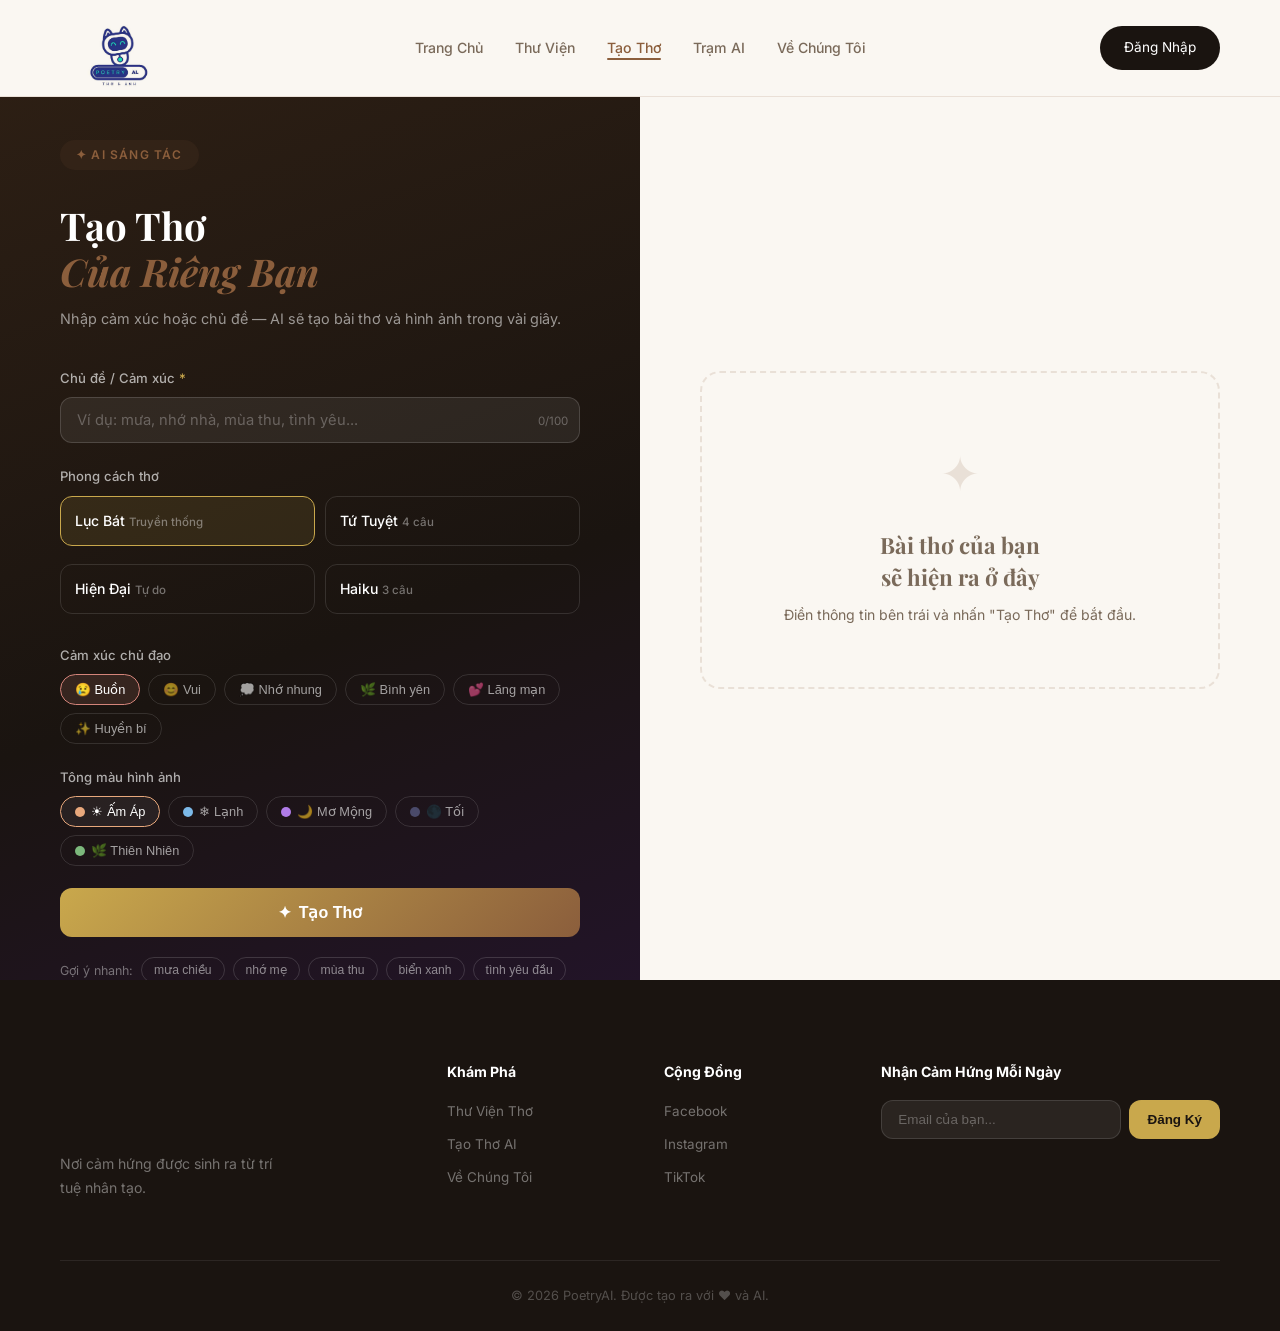
==== generate.html @ 04dfecc1 "Add files via upload" ====
<!DOCTYPE html>
<html lang="vi">
<head>
  <meta charset="UTF-8" />
  <meta name="viewport" content="width=device-width, initial-scale=1.0" />
  <title>Tạo Thơ AI — PoetryAI</title>
  <link rel="stylesheet" href="shared.css" />
  <link rel="stylesheet" href="generate.css" />
  <link href="https://fonts.googleapis.com/css2?family=Playfair+Display:ital,wght@0,400;0,700;1,400&family=Inter:wght@300;400;500;600&display=swap" rel="stylesheet" />
</head>
<body>

  <nav class="nav">
    <a href="index.html" class="nav-logo"><img src="logo.jpg" alt="PoetryAI" class="nav-logo-img" /></a>
    <ul class="nav-links">
      <li><a href="index.html">Trang Chủ</a></li>
      <li><a href="gallery.html">Thư Viện</a></li>
      <li><a href="generate.html" class="active">Tạo Thơ</a></li>
      <li><a href="guide.html">Trạm AI</a></li>
      <li><a href="about.html">Về Chúng Tôi</a></li>
    </ul>
    <a href="auth.html" class="btn-nav">Đăng Nhập</a>
  </nav>

  <div class="gen-page">
    <!-- LEFT: FORM -->
    <div class="gen-left">
      <div class="gen-header">
        <span class="page-hero-tag">✦ AI Sáng Tác</span>
        <h1>Tạo Thơ<br /><em>Của Riêng Bạn</em></h1>
        <p>Nhập cảm xúc hoặc chủ đề — AI sẽ tạo bài thơ và hình ảnh trong vài giây.</p>
      </div>

      <div class="gen-form">
        <div class="form-group">
          <label>Chủ đề / Cảm xúc <span class="required">*</span></label>
          <input type="text" id="poemTopic" placeholder="Ví dụ: mưa, nhớ nhà, mùa thu, tình yêu..." maxlength="100" />
          <span class="char-count" id="charCount">0/100</span>
        </div>

        <div class="form-row">
          <div class="form-group">
            <label>Phong cách thơ</label>
            <div class="style-options">
              <label class="style-opt active" data-value="luc-bat">
                <input type="radio" name="style" value="luc-bat" checked hidden />
                <span class="opt-name">Lục Bát</span>
                <span class="opt-desc">Truyền thống</span>
              </label>
              <label class="style-opt" data-value="tu-tuyet">
                <input type="radio" name="style" value="tu-tuyet" hidden />
                <span class="opt-name">Tứ Tuyệt</span>
                <span class="opt-desc">4 câu</span>
              </label>
              <label class="style-opt" data-value="hien-dai">
                <input type="radio" name="style" value="hien-dai" hidden />
                <span class="opt-name">Hiện Đại</span>
                <span class="opt-desc">Tự do</span>
              </label>
              <label class="style-opt" data-value="haiku">
                <input type="radio" name="style" value="haiku" hidden />
                <span class="opt-name">Haiku</span>
                <span class="opt-desc">3 câu</span>
              </label>
            </div>
          </div>
        </div>

        <div class="form-group">
          <label>Cảm xúc chủ đạo</label>
          <div class="mood-options">
            <button class="mood-btn active" data-mood="buon">😢 Buồn</button>
            <button class="mood-btn" data-mood="vui">😊 Vui</button>
            <button class="mood-btn" data-mood="nho">💭 Nhớ nhung</button>
            <button class="mood-btn" data-mood="binh-yen">🌿 Bình yên</button>
            <button class="mood-btn" data-mood="lang-man">💕 Lãng mạn</button>
            <button class="mood-btn" data-mood="huyen-bi">✨ Huyền bí</button>
          </div>
        </div>

        <div class="form-group">
          <label>Tông màu hình ảnh</label>
          <div class="color-options">
            <button class="color-btn active" data-color="warm" style="--c:#e8a87c">☀ Ấm Áp</button>
            <button class="color-btn" data-color="cool" style="--c:#7cb9e8">❄ Lạnh</button>
            <button class="color-btn" data-color="dreamy" style="--c:#b07ce8">🌙 Mơ Mộng</button>
            <button class="color-btn" data-color="dark" style="--c:#4a4a6a">🌑 Tối</button>
            <button class="color-btn" data-color="nature" style="--c:#7cb87c">🌿 Thiên Nhiên</button>
          </div>
        </div>

        <button class="btn-generate" id="generateBtn" onclick="generatePoem()">
          <span class="btn-icon">✦</span>
          <span id="btnText">Tạo Thơ</span>
        </button>

        <!-- QUICK PROMPTS -->
        <div class="quick-prompts">
          <span class="qp-label">Gợi ý nhanh:</span>
          <button class="qp-btn" onclick="setTopic('mưa chiều')">mưa chiều</button>
          <button class="qp-btn" onclick="setTopic('nhớ mẹ')">nhớ mẹ</button>
          <button class="qp-btn" onclick="setTopic('mùa thu')">mùa thu</button>
          <button class="qp-btn" onclick="setTopic('biển xanh')">biển xanh</button>
          <button class="qp-btn" onclick="setTopic('tình yêu đầu')">tình yêu đầu</button>
          <button class="qp-btn" onclick="setTopic('hoàng hôn')">hoàng hôn</button>
        </div>
      </div>
    </div>

    <!-- RIGHT: RESULT -->
    <div class="gen-right">
      <div class="result-placeholder" id="resultPlaceholder">
        <div class="placeholder-icon">✦</div>
        <h3>Bài thơ của bạn<br />sẽ hiện ra ở đây</h3>
        <p>Điền thông tin bên trái và nhấn "Tạo Thơ" để bắt đầu.</p>
      </div>

      <div class="result-content" id="resultContent" style="display:none;">
        <div class="result-img-wrap">
          <img id="resultImg" src="" alt="Hình thơ AI" />
          <div class="result-img-overlay">
            <span class="result-tag" id="resultTag"></span>
          </div>
        </div>
        <div class="result-poem-wrap">
          <h2 class="result-title" id="resultTitle"></h2>
          <div class="result-divider"></div>
          <p class="result-poem-text" id="resultText"></p>
          <div class="result-meta">
            <span id="resultStyle"></span>
            <span id="resultMood"></span>
          </div>
          <div class="result-actions">
            <button class="action-btn" onclick="copyPoem()">📋 Sao Chép</button>
            <button class="action-btn" onclick="sharePoem()">🔗 Chia Sẻ</button>
            <button class="action-btn" onclick="downloadPoem()">⬇ Tải Về</button>
            <button class="action-btn primary" onclick="saveToGallery()">💾 Lưu</button>
          </div>
        </div>
      </div>
    </div>
  </div>

  <!-- HISTORY -->
  <section class="gen-history" id="genHistory" style="display:none;">
    <div class="section-header">
      <span class="section-tag">Lịch Sử</span>
      <h2>Thơ Bạn<br /><em>Đã Tạo</em></h2>
    </div>
    <div class="history-grid" id="historyGrid"></div>
  </section>

  <footer class="footer">
    <div class="footer-inner">
      <div class="footer-brand">
        <a href="index.html" class="nav-logo"><img src="logo.jpg" alt="PoetryAI" class="nav-logo-img" /></a>
        <p>Nơi cảm hứng được sinh ra từ trí tuệ nhân tạo.</p>
      </div>
      <div class="footer-links">
        <h4>Khám Phá</h4>
        <a href="gallery.html">Thư Viện Thơ</a>
        <a href="generate.html">Tạo Thơ AI</a>
        <a href="about.html">Về Chúng Tôi</a>
      </div>
      <div class="footer-links">
        <h4>Cộng Đồng</h4>
        <a href="#">Facebook</a>
        <a href="#">Instagram</a>
        <a href="#">TikTok</a>
      </div>
      <div class="footer-newsletter">
        <h4>Nhận Cảm Hứng Mỗi Ngày</h4>
        <div class="newsletter-form">
          <input type="email" placeholder="Email của bạn..." />
          <button onclick="subscribeNewsletter(this)">Đăng Ký</button>
        </div>
      </div>
    </div>
    <div class="footer-bottom">
      <p>© 2026 PoetryAI. Được tạo ra với ❤ và AI.</p>
    </div>
  </footer>

  <script src="poems-data.js"></script>
  <script src="app.js"></script>
  <script src="generate.js"></script>
</body>
</html>
---- shared.css ----
/* ===== SHARED STYLES — dùng chung cho tất cả trang ===== */
*, *::before, *::after { box-sizing: border-box; margin: 0; padding: 0; }

:root {
  --cream: #faf7f2;
  --dark: #1a1410;
  --brown: #8b5e3c;
  --gold: #c9a84c;
  --rose: #d4847a;
  --purple: #7c6b9e;
  --text: #3d2e1e;
  --text-light: #7a6a5a;
  --white: #ffffff;
  --card-bg: #fff9f4;
  --border: rgba(139,94,60,0.15);
  --shadow: 0 20px 60px rgba(26,20,16,0.12);
  --radius: 20px;
  --radius-sm: 12px;
}

html { scroll-behavior: smooth; }
body {
  font-family: 'Inter', sans-serif;
  background: var(--cream);
  color: var(--text);
  line-height: 1.7;
  overflow-x: hidden;
}
em { font-family: 'Playfair Display', serif; font-style: italic; color: var(--brown); }

/* ===== NAV ===== */
.nav {
  position: fixed; top: 0; left: 0; right: 0; z-index: 100;
  display: flex; align-items: center; justify-content: space-between;
  padding: 8px 60px;
  background: var(--cream);
  backdrop-filter: blur(20px);
  border-bottom: 1px solid var(--border);
  transition: box-shadow 0.3s;
  min-height: 64px;
}
.nav-logo {
  text-decoration: none;
  display: flex;
  align-items: center;
  flex-shrink: 0;
}
.nav-logo-img {
  height: 80px;
  width: 120px;
  display: block;
  object-fit: cover;
  object-position: center 30%;
  mix-blend-mode: multiply;
  transition: transform 0.3s;
  margin: 0;
}
.nav-logo-img:hover { transform: scale(1.04); }
.nav { min-height: 90px; }
.nav-links { display: flex; gap: 32px; list-style: none; }
.nav-links a {
  text-decoration: none; color: var(--text-light);
  font-size: 0.88rem; font-weight: 500;
  transition: color 0.3s; position: relative;
}
.nav-links a:hover, .nav-links a.active { color: var(--brown); }
.nav-links a.active::after {
  content: ''; position: absolute; bottom: -4px; left: 0; right: 0;
  height: 2px; background: var(--brown); border-radius: 2px;
}
.btn-nav {
  background: var(--dark); color: var(--white);
  border: none; padding: 10px 24px;
  border-radius: 50px; font-size: 0.85rem;
  cursor: pointer; transition: background 0.3s;
  text-decoration: none; display: inline-block;
}
.btn-nav:hover { background: var(--brown); }

/* ===== BUTTONS ===== */
.btn-primary {
  background: var(--brown); color: var(--white);
  padding: 13px 30px; border-radius: 50px;
  text-decoration: none; font-weight: 500;
  font-size: 0.92rem; transition: all 0.3s;
  display: inline-block; border: none; cursor: pointer;
}
.btn-primary:hover { background: var(--dark); transform: translateY(-2px); box-shadow: 0 8px 24px rgba(139,94,60,0.3); }

.btn-ghost {
  background: transparent; color: var(--text);
  padding: 13px 30px; border-radius: 50px;
  text-decoration: none; font-weight: 500;
  font-size: 0.92rem; border: 1.5px solid var(--border);
  transition: all 0.3s; display: inline-block;
}
.btn-ghost:hover { border-color: var(--brown); color: var(--brown); }

.btn-outline {
  padding: 12px 36px; border-radius: 50px;
  border: 1.5px solid var(--brown); color: var(--brown);
  background: transparent; font-size: 0.9rem;
  cursor: pointer; transition: all 0.3s;
}
.btn-outline:hover { background: var(--brown); color: var(--white); }

/* ===== SECTION HEADER ===== */
.section-header { text-align: center; margin-bottom: 48px; }
.section-header.light h2 { color: var(--white); }
.section-header.light p { color: rgba(255,255,255,0.65); max-width: 500px; margin: 12px auto 0; }
.section-tag {
  display: inline-block; color: var(--brown);
  font-size: 0.75rem; font-weight: 600;
  letter-spacing: 0.14em; text-transform: uppercase; margin-bottom: 10px;
}
.section-header h2 {
  font-family: 'Playfair Display', serif;
  font-size: clamp(1.8rem, 3vw, 2.8rem);
  line-height: 1.2; color: var(--dark);
}

/* ===== PAGE HERO (dùng cho các trang phụ) ===== */
.page-hero {
  padding: 140px 60px 80px;
  text-align: center;
  background: linear-gradient(160deg, var(--cream) 0%, #f0e8dc 100%);
  position: relative; overflow: hidden;
}
.page-hero::before {
  content: '';
  position: absolute; inset: 0;
  background: radial-gradient(ellipse at 50% 0%, rgba(201,168,76,0.15) 0%, transparent 60%);
}
.page-hero-tag {
  display: inline-block;
  background: rgba(139,94,60,0.1); color: var(--brown);
  padding: 5px 16px; border-radius: 50px;
  font-size: 0.75rem; font-weight: 600;
  letter-spacing: 0.1em; text-transform: uppercase;
  margin-bottom: 20px;
}
.page-hero h1 {
  font-family: 'Playfair Display', serif;
  font-size: clamp(2.4rem, 4vw, 4rem);
  line-height: 1.15; color: var(--dark);
  margin-bottom: 16px; position: relative;
}
.page-hero p {
  color: var(--text-light); font-size: 1rem;
  max-width: 520px; margin: 0 auto 32px;
  position: relative;
}

/* ===== FOOTER ===== */
.footer { background: var(--dark); padding: 80px 60px 0; }
.footer-inner {
  display: grid; grid-template-columns: 2fr 1fr 1fr 2fr;
  gap: 48px; padding-bottom: 60px;
  border-bottom: 1px solid rgba(255,255,255,0.08);
}
.footer-brand .nav-logo { color: var(--gold); display: block; margin-bottom: 12px; font-size: 1.3rem; }
.footer-brand p { color: rgba(255,255,255,0.4); font-size: 0.88rem; max-width: 220px; }
.footer-links h4 { color: var(--white); font-size: 0.88rem; margin-bottom: 16px; }
.footer-links a {
  display: block; color: rgba(255,255,255,0.4);
  text-decoration: none; font-size: 0.84rem;
  margin-bottom: 10px; transition: color 0.3s;
}
.footer-links a:hover { color: var(--gold); }
.footer-newsletter h4 { color: var(--white); font-size: 0.88rem; margin-bottom: 16px; }
.newsletter-form { display: flex; gap: 8px; }
.newsletter-form input {
  flex: 1; padding: 11px 16px;
  background: rgba(255,255,255,0.07);
  border: 1px solid rgba(255,255,255,0.12);
  border-radius: var(--radius-sm);
  color: var(--white); font-size: 0.84rem; outline: none;
}
.newsletter-form input::placeholder { color: rgba(255,255,255,0.3); }
.newsletter-form button {
  padding: 11px 18px; background: var(--gold);
  color: var(--dark); border: none;
  border-radius: var(--radius-sm);
  font-weight: 600; font-size: 0.84rem;
  cursor: pointer; transition: background 0.3s; white-space: nowrap;
}
.newsletter-form button:hover { background: var(--brown); color: var(--white); }
.footer-bottom {
  padding: 24px 0; text-align: center;
  color: rgba(255,255,255,0.25); font-size: 0.8rem;
}

/* ===== PAGE TRANSITION ===== */
body {
  animation: pageFadeIn 0.4s ease;
}
@keyframes pageFadeIn {
  from { opacity: 0; transform: translateY(8px); }
  to   { opacity: 1; transform: translateY(0); }
}
/* links tự navigate bình thường, transition xử lý bằng JS */

/* ===== TOAST ===== */
.toast {
  position: fixed; bottom: 32px; left: 50%; transform: translateX(-50%);
  background: var(--dark); color: var(--white); padding: 12px 24px;
  border-radius: 50px; font-size: 0.88rem; z-index: 9999;
  box-shadow: 0 8px 24px rgba(0,0,0,0.3);
  animation: fadeUp 0.3s ease;
}
@keyframes fadeUp {
  from { opacity: 0; transform: translateX(-50%) translateY(10px); }
  to   { opacity: 1; transform: translateX(-50%) translateY(0); }
}
@keyframes float {
  0%, 100% { transform: translateY(0); }
  50% { transform: translateY(-12px); }
}
.floating { animation: float 5s ease-in-out infinite; }

/* ===== RESPONSIVE NAV ===== */
@media (max-width: 768px) {
  .nav { padding: 14px 20px; }
  .nav-links { display: none; }
  .page-hero { padding: 110px 20px 60px; }
  .footer { padding: 60px 20px 0; }
  .footer-inner { grid-template-columns: 1fr; gap: 28px; }
}

/* ===== HAMBURGER MENU ===== */
.nav-hamburger {
  display: none; flex-direction: column; gap: 5px;
  background: none; border: none; cursor: pointer; padding: 4px;
}
.nav-hamburger span {
  display: block; width: 22px; height: 2px;
  background: var(--brown); border-radius: 2px;
  transition: all 0.3s;
}
.nav-hamburger.open span:nth-child(1) { transform: translateY(7px) rotate(45deg); }
.nav-hamburger.open span:nth-child(2) { opacity: 0; }
.nav-hamburger.open span:nth-child(3) { transform: translateY(-7px) rotate(-45deg); }

.nav-mobile-menu {
  display: none; position: fixed;
  top: 60px; left: 0; right: 0;
  background: rgba(250,247,242,0.98);
  backdrop-filter: blur(20px);
  border-bottom: 1px solid var(--border);
  padding: 16px 20px 20px;
  z-index: 99; flex-direction: column; gap: 4px;
  box-shadow: 0 8px 24px rgba(26,20,16,0.1);
}
.nav-mobile-menu.open { display: flex; }
.nav-mobile-menu a {
  display: block; padding: 12px 16px;
  color: var(--text); text-decoration: none;
  font-size: 0.95rem; font-weight: 500;
  border-radius: var(--radius-sm);
  transition: background 0.2s;
}
.nav-mobile-menu a:hover, .nav-mobile-menu a.active {
  background: rgba(139,94,60,0.08); color: var(--brown);
}
.nav-mobile-menu .btn-nav-mobile {
  display: block; margin-top: 8px; padding: 12px 16px;
  background: var(--dark); color: var(--white);
  border-radius: var(--radius-sm); text-align: center;
  text-decoration: none; font-weight: 500; font-size: 0.9rem;
}

@media (max-width: 768px) {
  .nav-hamburger { display: flex; }
}
---- generate.css ----
/* ===== GENERATE PAGE ===== */
.gen-page {
  display: grid; grid-template-columns: 1fr 1fr;
  min-height: 100vh; padding-top: 80px;
}

/* LEFT */
.gen-left {
  padding: 60px;
  background: linear-gradient(160deg, #2d1f14 0%, #1a1410 60%, #221428 100%);
  position: sticky; top: 0; height: 100vh; overflow-y: auto;
}
.gen-header { margin-bottom: 36px; }
.gen-header h1 {
  font-family: 'Playfair Display', serif;
  font-size: clamp(2rem, 3vw, 2.8rem);
  color: var(--white); line-height: 1.2; margin: 12px 0;
}
.gen-header p { color: rgba(255,255,255,0.55); font-size: 0.9rem; }

.gen-form { display: flex; flex-direction: column; gap: 0; }
.form-group { margin-bottom: 22px; position: relative; }
.form-group label {
  display: block; color: rgba(255,255,255,0.65);
  font-size: 0.82rem; margin-bottom: 8px; font-weight: 500;
}
.required { color: var(--gold); }
.form-group input {
  width: 100%; padding: 13px 16px;
  background: rgba(255,255,255,0.07);
  border: 1px solid rgba(255,255,255,0.15);
  border-radius: var(--radius-sm);
  color: var(--white); font-size: 0.92rem; outline: none;
  transition: border-color 0.3s; font-family: 'Inter', sans-serif;
}
.form-group input::placeholder { color: rgba(255,255,255,0.28); }
.form-group input:focus { border-color: var(--gold); }
.char-count {
  position: absolute; right: 12px; bottom: 12px;
  font-size: 0.72rem; color: rgba(255,255,255,0.3);
}

/* STYLE OPTIONS */
.style-options { display: grid; grid-template-columns: 1fr 1fr; gap: 10px; }
.style-opt {
  padding: 12px 14px; border-radius: var(--radius-sm);
  border: 1.5px solid rgba(255,255,255,0.12);
  cursor: pointer; transition: all 0.3s;
  display: flex; flex-direction: column; gap: 2px;
}
.style-opt:hover { border-color: rgba(255,255,255,0.3); }
.style-opt.active { border-color: var(--gold); background: rgba(201,168,76,0.12); }
.opt-name { color: var(--white); font-size: 0.88rem; font-weight: 500; }
.opt-desc { color: rgba(255,255,255,0.4); font-size: 0.72rem; }

/* MOOD OPTIONS */
.mood-options { display: flex; flex-wrap: wrap; gap: 8px; }
.mood-btn {
  padding: 7px 14px; border-radius: 50px;
  border: 1.5px solid rgba(255,255,255,0.12);
  background: transparent; color: rgba(255,255,255,0.6);
  font-size: 0.8rem; cursor: pointer; transition: all 0.3s;
}
.mood-btn:hover { border-color: rgba(255,255,255,0.3); color: var(--white); }
.mood-btn.active { border-color: var(--rose); background: rgba(212,132,122,0.15); color: var(--white); }

/* COLOR OPTIONS */
.color-options { display: flex; flex-wrap: wrap; gap: 8px; }
.color-btn {
  padding: 7px 14px; border-radius: 50px;
  border: 1.5px solid rgba(255,255,255,0.12);
  background: transparent; color: rgba(255,255,255,0.6);
  font-size: 0.8rem; cursor: pointer; transition: all 0.3s;
  display: flex; align-items: center; gap: 6px;
}
.color-btn::before {
  content: ''; width: 10px; height: 10px;
  border-radius: 50%; background: var(--c);
}
.color-btn:hover { border-color: rgba(255,255,255,0.3); color: var(--white); }
.color-btn.active { border-color: var(--c); color: var(--white); background: rgba(255,255,255,0.06); }

/* GENERATE BUTTON */
.btn-generate {
  width: 100%; padding: 15px;
  background: linear-gradient(135deg, var(--gold), var(--brown));
  color: var(--white); border: none;
  border-radius: var(--radius-sm);
  font-size: 1rem; font-weight: 600;
  cursor: pointer; transition: all 0.3s;
  display: flex; align-items: center; justify-content: center; gap: 8px;
  margin-bottom: 20px;
}
.btn-generate:hover { transform: translateY(-2px); box-shadow: 0 8px 24px rgba(201,168,76,0.3); }
.btn-generate.loading { opacity: 0.7; pointer-events: none; }
.btn-icon { font-size: 1rem; }

/* QUICK PROMPTS */
.quick-prompts { display: flex; flex-wrap: wrap; align-items: center; gap: 8px; }
.qp-label { color: rgba(255,255,255,0.4); font-size: 0.78rem; }
.qp-btn {
  padding: 5px 12px; border-radius: 50px;
  border: 1px solid rgba(255,255,255,0.15);
  background: transparent; color: rgba(255,255,255,0.5);
  font-size: 0.76rem; cursor: pointer; transition: all 0.3s;
}
.qp-btn:hover { border-color: var(--gold); color: var(--gold); }

/* RIGHT */
.gen-right {
  padding: 60px;
  background: var(--cream);
  display: flex; flex-direction: column;
  justify-content: center; min-height: 100vh;
}

.result-placeholder {
  text-align: center; padding: 60px 40px;
  border: 2px dashed var(--border);
  border-radius: var(--radius);
}
.placeholder-icon {
  font-size: 3rem; color: var(--border);
  margin-bottom: 16px;
}
.result-placeholder h3 {
  font-family: 'Playfair Display', serif;
  font-size: 1.4rem; color: var(--text-light);
  line-height: 1.4; margin-bottom: 10px;
}
.result-placeholder p { color: var(--text-light); font-size: 0.88rem; }

.result-content { display: flex; flex-direction: column; gap: 0; }
.result-img-wrap { position: relative; border-radius: var(--radius) var(--radius) 0 0; overflow: hidden; }
.result-img-wrap img { width: 100%; height: 320px; object-fit: cover; display: block; }
.result-img-overlay {
  position: absolute; top: 16px; left: 16px;
}
.result-tag {
  background: var(--gold); color: var(--dark);
  padding: 4px 12px; border-radius: 50px;
  font-size: 0.72rem; font-weight: 700;
  letter-spacing: 0.06em; text-transform: uppercase;
}
.result-poem-wrap {
  background: var(--card-bg);
  border: 1px solid var(--border);
  border-top: none;
  border-radius: 0 0 var(--radius) var(--radius);
  padding: 28px;
}
.result-title {
  font-family: 'Playfair Display', serif;
  font-size: 1.4rem; color: var(--dark); margin-bottom: 12px;
}
.result-divider {
  width: 40px; height: 2px; background: var(--gold);
  margin-bottom: 16px;
}
.result-poem-text {
  font-family: 'Playfair Display', serif;
  font-style: italic; font-size: 0.95rem;
  line-height: 2; color: var(--text); margin-bottom: 16px;
}
.result-meta { display: flex; gap: 12px; margin-bottom: 20px; }
.result-meta span {
  background: rgba(139,94,60,0.08); color: var(--brown);
  padding: 3px 10px; border-radius: 50px;
  font-size: 0.72rem; font-weight: 500;
}
.result-actions { display: flex; gap: 10px; flex-wrap: wrap; }
.action-btn {
  padding: 9px 18px; border-radius: 50px;
  border: 1.5px solid var(--border);
  background: transparent; color: var(--text);
  font-size: 0.82rem; cursor: pointer; transition: all 0.3s;
}
.action-btn:hover { border-color: var(--brown); color: var(--brown); }
.action-btn.primary { background: var(--brown); color: var(--white); border-color: var(--brown); }
.action-btn.primary:hover { background: var(--dark); border-color: var(--dark); }

/* HISTORY */
.gen-history { padding: 80px 60px; background: var(--card-bg); }
.history-grid {
  display: grid; grid-template-columns: repeat(auto-fill, minmax(240px, 1fr)); gap: 20px;
}
.history-card {
  border-radius: var(--radius-sm); overflow: hidden;
  background: var(--white); box-shadow: 0 4px 16px rgba(26,20,16,0.07);
  cursor: pointer; transition: transform 0.3s;
}
.history-card:hover { transform: translateY(-4px); }
.history-card img { width: 100%; height: 160px; object-fit: cover; display: block; }
.history-body { padding: 14px; }
.history-body h4 { font-family: 'Playfair Display', serif; font-size: 0.95rem; color: var(--dark); margin-bottom: 4px; }
.history-body p { font-size: 0.78rem; color: var(--text-light); font-style: italic; }

@media (max-width: 900px) {
  .gen-page { grid-template-columns: 1fr; }
  .gen-left { position: static; height: auto; padding: 100px 32px 48px; }
  .gen-right { padding: 48px 32px; min-height: auto; }
  .gen-history { padding: 60px 32px; }
}
@media (max-width: 560px) {
  .gen-left { padding: 90px 20px 40px; }
  .gen-right { padding: 40px 20px; }
  .style-options { grid-template-columns: 1fr 1fr; }
  .gen-history { padding: 48px 20px; }
}

/* ===== MOBILE 480px ===== */
@media (max-width: 480px) {
  .gen-left { padding: 80px 16px 36px; }
  .gen-right { padding: 32px 16px; }
  .gen-header h1 { font-size: 1.8rem; }
  .style-options { grid-template-columns: 1fr 1fr; }
  .mood-options, .color-options { gap: 6px; }
  .mood-btn, .color-btn { font-size: 0.75rem; padding: 6px 10px; }
  .quick-prompts { gap: 6px; }
  .result-img-wrap img { height: 220px; }
  .gen-history { padding: 40px 16px; }
}
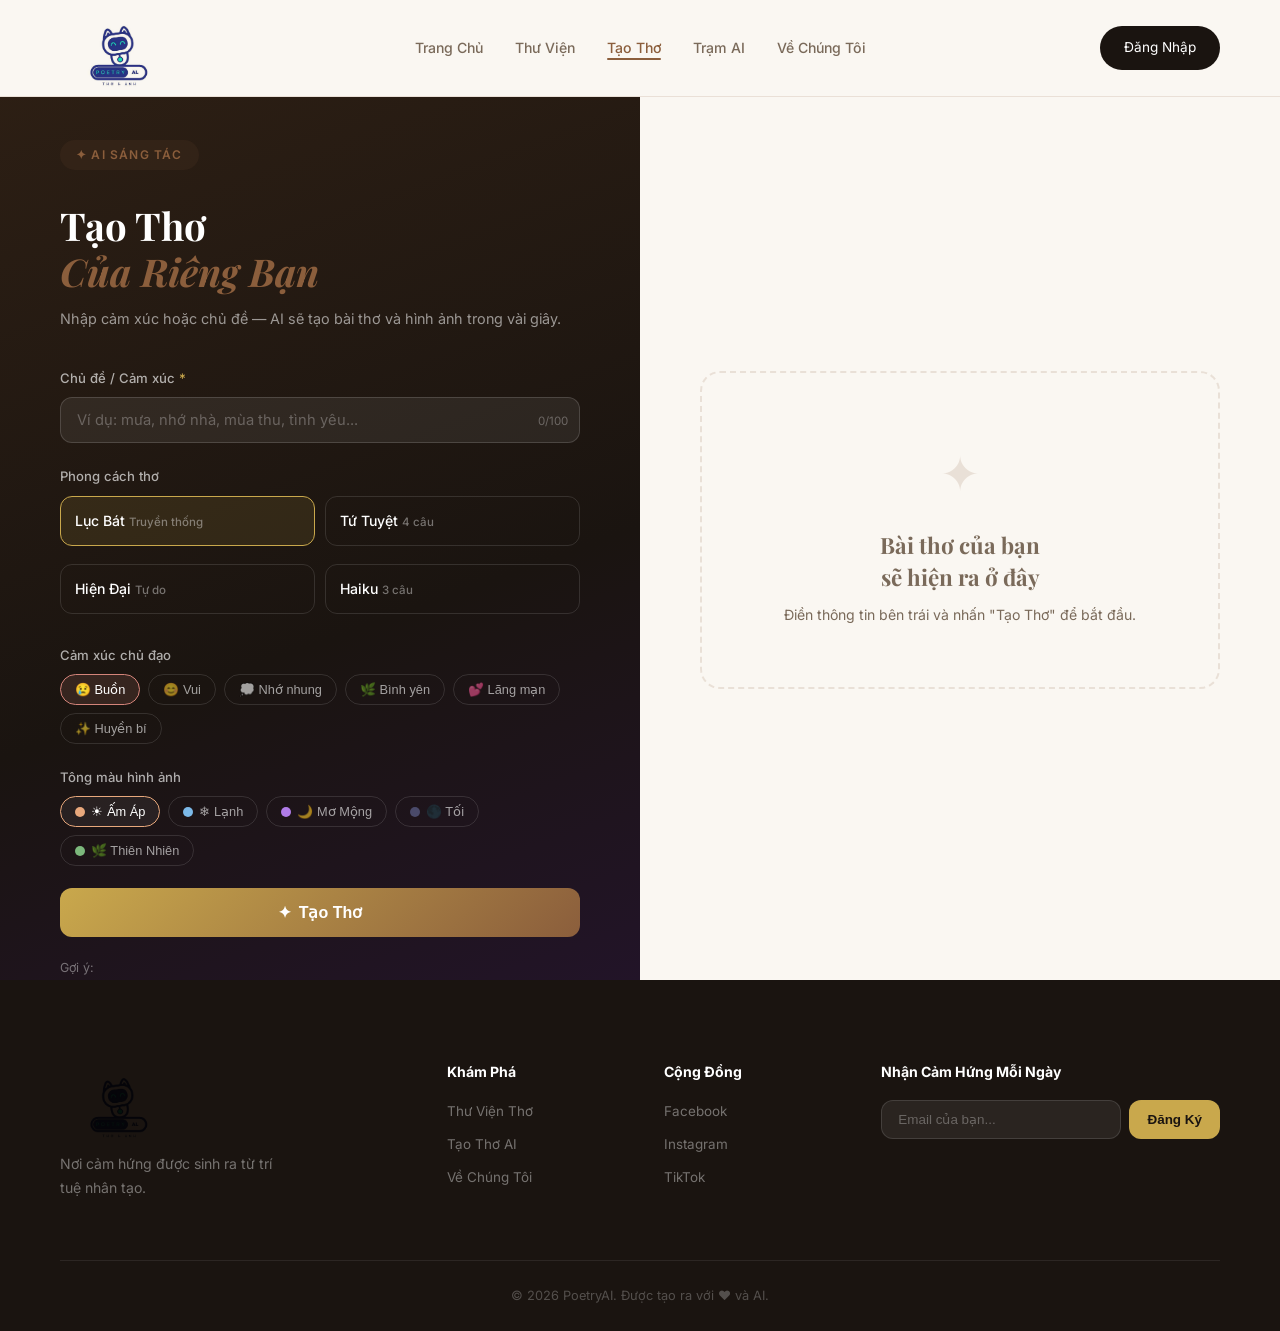
==== commit ce134ffd: "Update generate.html" ====
--- a/generate.html
+++ b/generate.html
@@ -96,13 +96,33 @@
 
         <!-- QUICK PROMPTS -->
         <div class="quick-prompts">
-          <span class="qp-label">Gợi ý nhanh:</span>
-          <button class="qp-btn" onclick="setTopic('mưa chiều')">mưa chiều</button>
-          <button class="qp-btn" onclick="setTopic('nhớ mẹ')">nhớ mẹ</button>
-          <button class="qp-btn" onclick="setTopic('mùa thu')">mùa thu</button>
-          <button class="qp-btn" onclick="setTopic('biển xanh')">biển xanh</button>
-          <button class="qp-btn" onclick="setTopic('tình yêu đầu')">tình yêu đầu</button>
-          <button class="qp-btn" onclick="setTopic('hoàng hôn')">hoàng hôn</button>
+          <span class="qp-label">Gợi ý:</span>
+          <div class="qp-scroll">
+            <button class="qp-btn" onclick="setTopic('mưa chiều')">🌧 mưa chiều</button>
+            <button class="qp-btn" onclick="setTopic('nhớ mẹ')">💝 nhớ mẹ</button>
+            <button class="qp-btn" onclick="setTopic('mùa thu')">🍂 mùa thu</button>
+            <button class="qp-btn" onclick="setTopic('biển xanh')">🌊 biển xanh</button>
+            <button class="qp-btn" onclick="setTopic('tình yêu đầu')">💕 tình yêu đầu</button>
+            <button class="qp-btn" onclick="setTopic('hoàng hôn')">🌅 hoàng hôn</button>
+            <button class="qp-btn" onclick="setTopic('nắng')">☀ nắng</button>
+            <button class="qp-btn" onclick="setTopic('trăng')">🌙 trăng</button>
+            <button class="qp-btn" onclick="setTopic('hoa')">🌸 hoa</button>
+            <button class="qp-btn" onclick="setTopic('gió')">🍃 gió</button>
+            <button class="qp-btn" onclick="setTopic('nhớ nhà')">🏡 nhớ nhà</button>
+            <button class="qp-btn" onclick="setTopic('quê hương')">🌾 quê hương</button>
+            <button class="qp-btn" onclick="setTopic('phố đêm')">🌃 phố đêm</button>
+            <button class="qp-btn" onclick="setTopic('cà phê')">☕ cà phê</button>
+            <button class="qp-btn" onclick="setTopic('tuổi thơ')">🪁 tuổi thơ</button>
+            <button class="qp-btn" onclick="setTopic('giấc mơ')">✨ giấc mơ</button>
+            <button class="qp-btn" onclick="setTopic('mùa xuân')">🌺 mùa xuân</button>
+            <button class="qp-btn" onclick="setTopic('sương mai')">🌫 sương mai</button>
+            <button class="qp-btn" onclick="setTopic('rừng')">🌲 rừng</button>
+            <button class="qp-btn" onclick="setTopic('bình minh')">🌄 bình minh</button>
+            <button class="qp-btn" onclick="setTopic('chia tay')">💔 chia tay</button>
+            <button class="qp-btn" onclick="setTopic('cô đơn')">🕯 cô đơn</button>
+            <button class="qp-btn" onclick="setTopic('hạnh phúc')">😊 hạnh phúc</button>
+            <button class="qp-btn" onclick="setTopic('hy vọng')">🌟 hy vọng</button>
+          </div>
         </div>
       </div>
     </div>
